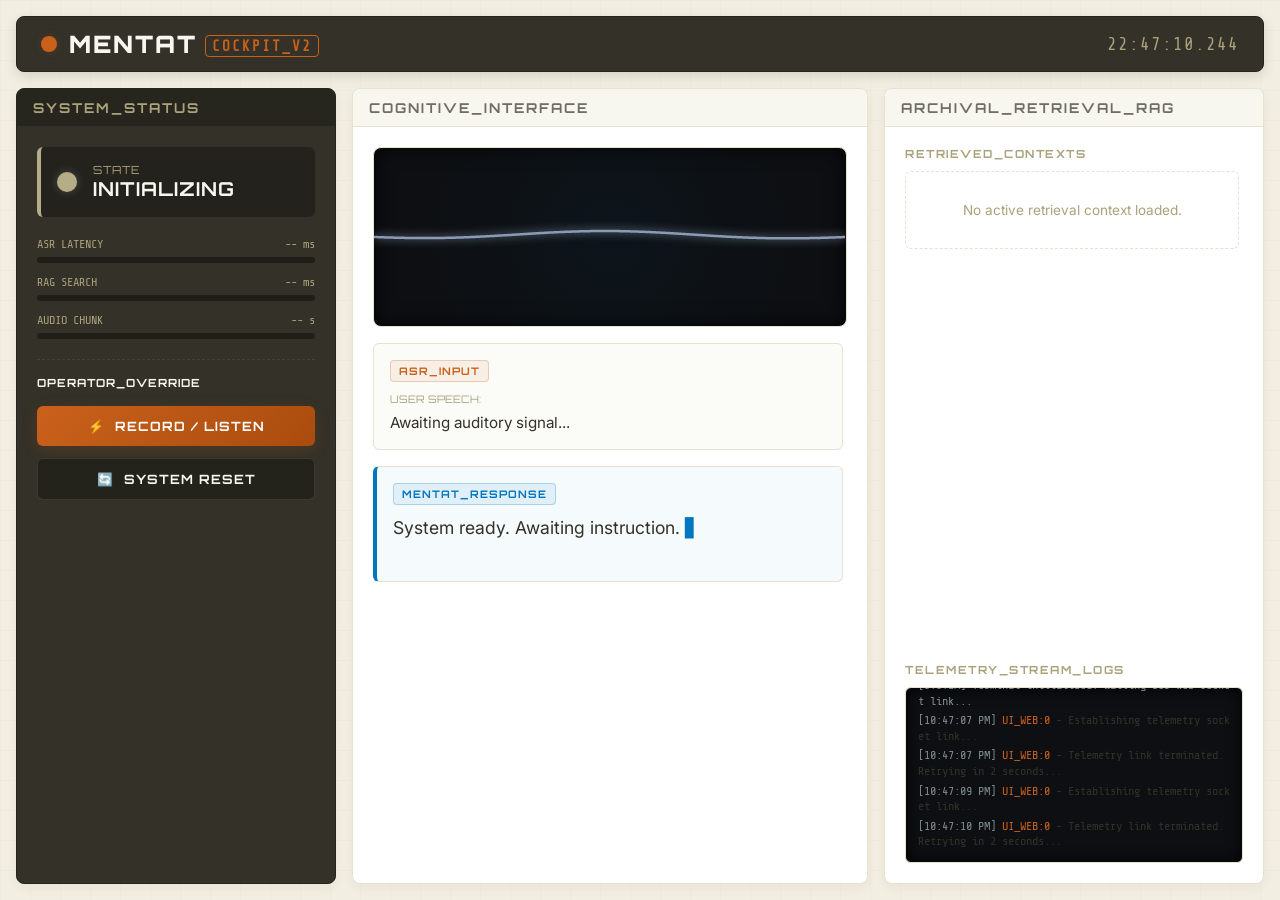
==== src/glados/web/index.html @ f022f561 "Develop UI for model" ====
<!DOCTYPE html>
<html lang="en">
<head>
    <meta charset="UTF-8">
    <meta name="viewport" content="width=device-width, initial-scale=1.0">
    <title>Mentat Cockpit - Voice Assistant Dashboard</title>
    <link rel="preconnect" href="https://fonts.googleapis.com">
    <link rel="preconnect" href="https://fonts.gstatic.com" crossorigin>
    <link href="https://fonts.googleapis.com/css2?family=Orbitron:wght@400;700;900&family=Share+Tech+Mono&family=Inter:wght@300;400;600;700&display=swap" rel="stylesheet">
    <link rel="stylesheet" href="index.css">
</head>
<body class="industrial-dark">
    <div class="cockpit-container">
        
        <!-- HEADER ZONE -->
        <header class="cockpit-header">
            <div class="header-logo">
                <div class="logo-orb"></div>
                <h1>MENTAT<span>COCKPIT_V2</span></h1>
            </div>
            <div class="system-time" id="system-time">00:00:00.000</div>
        </header>

        <main class="cockpit-grid">
            
            <!-- LEFT PANEL: CONTROLS & TELEMETRY -->
            <section class="panel panel-left" aria-label="Controls and System Telemetry">
                <div class="panel-header">
                    <h2>SYSTEM_STATUS</h2>
                </div>
                <div class="panel-body">
                    <!-- Status Badge -->
                    <div class="status-display">
                        <div class="status-indicator" id="status-indicator"></div>
                        <div class="status-label">
                            <span class="label-title">STATE</span>
                            <span class="label-value" id="status-text">INITIALIZING</span>
                        </div>
                    </div>

                    <!-- Telemetry Meters -->
                    <div class="telemetry-meters">
                        <div class="meter-group">
                            <div class="meter-header">
                                <span>ASR LATENCY</span>
                                <span id="telemetry-asr-val">-- ms</span>
                            </div>
                            <div class="meter-bar-bg">
                                <div class="meter-bar" id="telemetry-asr-bar" style="width: 0%;"></div>
                            </div>
                        </div>
                        <div class="meter-group">
                            <div class="meter-header">
                                <span>RAG SEARCH</span>
                                <span id="telemetry-rag-val">-- ms</span>
                            </div>
                            <div class="meter-bar-bg">
                                <div class="meter-bar" id="telemetry-rag-bar" style="width: 0%;"></div>
                            </div>
                        </div>
                        <div class="meter-group">
                            <div class="meter-header">
                                <span>AUDIO CHUNK</span>
                                <span id="telemetry-audio-val">-- s</span>
                            </div>
                            <div class="meter-bar-bg">
                                <div class="meter-bar" id="telemetry-audio-bar" style="width: 0%;"></div>
                            </div>
                        </div>
                    </div>

                    <!-- Controls Group -->
                    <div class="control-actions">
                        <h3>OPERATOR_OVERRIDE</h3>
                        <button class="btn btn-primary" id="btn-trigger" title="Force ASR loop listening">
                            <span class="btn-icon">⚡</span> RECORD / LISTEN
                        </button>
                        <button class="btn btn-secondary" id="btn-reset" title="Reset all audio buffers and queues">
                            <span class="btn-icon">🔄</span> SYSTEM RESET
                        </button>
                    </div>
                </div>
            </section>

            <!-- CENTER PANEL: OSCILLOSCOPE & TRANSCRIPTS -->
            <section class="panel panel-center" aria-label="Audio Waveform and Conversational Stream">
                <div class="panel-header">
                    <h2>COGNITIVE_INTERFACE</h2>
                </div>
                <div class="panel-body central-body">
                    <!-- Oscilloscope Viewport -->
                    <div class="oscilloscope-container">
                        <canvas id="oscilloscope" width="600" height="150"></canvas>
                        <div class="glow-layer"></div>
                    </div>

                    <!-- Transcriptions Section -->
                    <div class="conversational-zone">
                        <div class="speech-box">
                            <div class="speech-header">
                                <span class="badge badge-amber">ASR_INPUT</span>
                            </div>
                            <div class="transcript-sub">
                                <div class="sub-title">USER SPEECH:</div>
                                <div class="sub-text" id="raw-transcript">Awaiting auditory signal...</div>
                            </div>
                        </div>

                        <!-- Typewriter assistant response -->
                        <div class="speech-box assistant-box">
                            <div class="speech-header">
                                <span class="badge badge-cobalt">MENTAT_RESPONSE</span>
                            </div>
                            <div class="assistant-response-text" id="assistant-text">
                                System ready. Awaiting instruction.
                            </div>
                        </div>
                    </div>
                </div>
            </section>

            <!-- RIGHT PANEL: RAG CONTEXTS & CONSOLE -->
            <section class="panel panel-right" aria-label="RAG Context and Console Logs">
                <div class="panel-header">
                    <h2>ARCHIVAL_RETRIEVAL_RAG</h2>
                </div>
                <div class="panel-body split-right">
                    <!-- RAG Context Cards List -->
                    <div class="rag-container">
                        <div class="section-title">RETRIEVED_CONTEXTS</div>
                        <div class="rag-list" id="rag-list">
                            <div class="no-rag-data">No active retrieval context loaded.</div>
                        </div>
                    </div>

                    <!-- Live Terminal Output -->
                    <div class="terminal-container">
                        <div class="section-title">TELEMETRY_STREAM_LOGS</div>
                        <div class="terminal-body" id="terminal-body">
                            <div class="log-line system-line">[SYSTEM] Terminal initialized. Waiting for web socket link...</div>
                        </div>
                    </div>
                </div>
            </section>

        </main>
    </div>
    <script src="index.js"></script>
</body>
</html>
---- src/glados/web/index.css ----
/* CSS Variables for Dune Sand Theme (inspired by Brackets Dune) */
:root {
    --bg-darker: #f2eee1;          /* Sand parchment background */
    --bg-dark: #f7f6ef;            /* Lighter sand active background */
    --bg-panel: #ffffff;           /* Clean cream white workspace panels */
    --bg-panel-dark: #333128;      /* Dark charcoal panel for left sidebar */
    --border-color: #e5e2ce;       /* Soft beige borders */
    --border-focus: #ca611b;       /* Accent Spice Orange (Amber) */
    
    /* Colors matching Dune Spice Melange (Amber) and Eyes of Ibad (Cobalt) */
    --accent-amber: #ca611b;
    --accent-amber-glow: rgba(202, 97, 27, 0.2);
    --accent-cobalt: #0076be;
    --accent-cobalt-glow: rgba(0, 118, 190, 0.2);
    
    /* UI Status Colors */
    --status-idle: #b4ad87;        /* Sandy dust */
    --status-listening: #0076be;   /* Cobalt blue */
    --status-thinking: #ca611b;    /* Spice orange */
    --status-speaking: #2d8a2d;    /* Deep green */

    /* Text Colors */
    --text-primary: #333128;       /* Charcoal main text */
    --text-muted: #aaa27b;         /* Sandy gold text */
    --text-light: #f7f6ef;         /* Light cream text for dark backgrounds */
    --text-cyan: #0076be;
    --text-amber: #ca611b;

    /* Fonts */
    --font-display: 'Orbitron', sans-serif;
    --font-mono: 'Share Tech Mono', monospace;
    --font-sans: 'Inter', sans-serif;
}

* {
    box-sizing: border-box;
    margin: 0;
    padding: 0;
}

body {
    background-color: var(--bg-darker);
    color: var(--text-primary);
    font-family: var(--font-sans);
    overflow: hidden;
    height: 100vh;
    width: 100vw;
    display: flex;
    flex-direction: column;
}

/* Background grid overlay */
body::before {
    content: '';
    position: absolute;
    top: 0;
    left: 0;
    width: 100%;
    height: 100%;
    background-image: 
        linear-gradient(rgba(202, 97, 27, 0.03) 1px, transparent 1px),
        linear-gradient(90deg, rgba(202, 97, 27, 0.03) 1px, transparent 1px);
    background-size: 30px 30px;
    z-index: 0;
    pointer-events: none;
}

.cockpit-container {
    display: flex;
    flex-direction: column;
    height: 100%;
    width: 100%;
    z-index: 1;
    position: relative;
    padding: 16px;
    gap: 16px;
}

/* HEADER ZONE: Dark charcoal header bar */
.cockpit-header {
    display: flex;
    justify-content: space-between;
    align-items: center;
    padding: 12px 24px;
    background: var(--bg-panel-dark);
    border: 1px solid #25241e;
    border-radius: 8px;
    box-shadow: 0 4px 12px rgba(51, 49, 40, 0.15);
}

.header-logo {
    display: flex;
    align-items: center;
    gap: 12px;
}

.logo-orb {
    width: 16px;
    height: 16px;
    border-radius: 50%;
    background: var(--accent-amber);
    box-shadow: 0 0 10px var(--accent-amber-glow);
    animation: pulse 2s infinite ease-in-out;
}

.header-logo h1 {
    font-family: var(--font-display);
    font-size: 1.5rem;
    font-weight: 900;
    letter-spacing: 2px;
    color: var(--text-light);
}

.header-logo h1 span {
    color: var(--accent-amber);
    font-size: 0.9rem;
    margin-left: 8px;
    vertical-align: middle;
    border: 1px solid var(--accent-amber);
    padding: 2px 6px;
    border-radius: 4px;
    font-family: var(--font-mono);
}

.system-time {
    font-family: var(--font-mono);
    color: var(--text-muted);
    font-size: 1.1rem;
    letter-spacing: 1px;
}

/* COCKPIT GRID LAYOUT */
.cockpit-grid {
    display: grid;
    grid-template-columns: 320px 1fr 380px;
    flex: 1;
    gap: 16px;
    min-height: 0;
}

/* PANELS ARCHITECTURE: Light parchment panels */
.panel {
    background: var(--bg-panel);
    border: 1px solid var(--border-color);
    border-radius: 8px;
    display: flex;
    flex-direction: column;
    box-shadow: 0 4px 12px rgba(51, 49, 40, 0.05);
    overflow: hidden;
    transition: border-color 0.3s ease;
}

.panel:hover {
    border-color: rgba(202, 97, 27, 0.25);
}

.panel-header {
    padding: 10px 16px;
    border-bottom: 1px solid var(--border-color);
    background: var(--bg-dark);
}

.panel-header h2 {
    font-family: var(--font-display);
    font-size: 0.85rem;
    letter-spacing: 2px;
    color: #6f6d64;
    font-weight: 700;
}

.panel-body {
    padding: 20px;
    display: flex;
    flex-direction: column;
    flex: 1;
    min-height: 0;
    gap: 20px;
}

/* LEFT SIDEBAR SPECIFICS: Dark charcoal container matching Brackets working-files */
.panel-left {
    background: var(--bg-panel-dark);
    border-color: #25241e;
    color: var(--text-light);
}

.panel-left:hover {
    border-color: #1a1915;
}

.panel-left .panel-header {
    background: rgba(0, 0, 0, 0.25);
    border-bottom: 1px solid rgba(255, 255, 255, 0.05);
}

.panel-left .panel-header h2 {
    color: var(--text-muted);
}

.panel-left .status-display {
    background: rgba(0, 0, 0, 0.3);
    border-left: 4px solid var(--status-idle);
}

.panel-left .status-label .label-title {
    color: var(--text-muted);
}

.panel-left .status-label .label-value {
    color: var(--text-light);
}

.panel-left .meter-header {
    color: var(--text-muted);
}

.panel-left .meter-bar-bg {
    background: rgba(0, 0, 0, 0.4);
}

.status-display {
    display: flex;
    align-items: center;
    gap: 16px;
    padding: 16px;
    border-radius: 6px;
    transition: all 0.3s ease;
}

.status-indicator {
    width: 20px;
    height: 20px;
    border-radius: 50%;
    background: var(--status-idle);
    box-shadow: 0 0 10px rgba(255, 255, 255, 0.2);
    transition: all 0.3s ease;
}

.status-label {
    display: flex;
    flex-direction: column;
}

.label-title {
    font-size: 0.7rem;
    letter-spacing: 1px;
    font-family: var(--font-display);
}

.label-value {
    font-family: var(--font-display);
    font-size: 1.2rem;
    font-weight: 700;
    letter-spacing: 1px;
}

/* TELEMETRY BAR METERS */
.telemetry-meters {
    display: flex;
    flex-direction: column;
    gap: 12px;
}

.meter-group {
    display: flex;
    flex-direction: column;
    gap: 6px;
}

.meter-header {
    display: flex;
    justify-content: space-between;
    font-family: var(--font-mono);
    font-size: 0.75rem;
}

.meter-bar-bg {
    height: 6px;
    border-radius: 3px;
    overflow: hidden;
}

.meter-bar {
    height: 100%;
    background: var(--accent-amber);
    box-shadow: 0 0 8px var(--accent-amber-glow);
    border-radius: 3px;
    transition: width 0.4s cubic-bezier(0.1, 0.8, 0.3, 1);
}

.meter-group:nth-child(2) .meter-bar {
    background: var(--accent-cobalt);
    box-shadow: 0 0 8px var(--accent-cobalt-glow);
}

/* BUTTONS AND OVERRIDES */
.control-actions {
    display: flex;
    flex-direction: column;
    gap: 12px;
    border-top: 1px dashed rgba(255, 255, 255, 0.08);
    padding-top: 16px;
}

.control-actions h3 {
    font-family: var(--font-display);
    font-size: 0.7rem;
    letter-spacing: 1px;
    margin-bottom: 4px;
}

.btn {
    border: none;
    border-radius: 6px;
    padding: 12px 16px;
    color: #fff;
    font-family: var(--font-display);
    font-size: 0.8rem;
    font-weight: 700;
    letter-spacing: 1px;
    cursor: pointer;
    display: flex;
    align-items: center;
    justify-content: center;
    gap: 10px;
    transition: all 0.2s ease;
}

.btn-primary {
    background: linear-gradient(135deg, var(--accent-amber) 0%, #aa4c0e 100%);
    box-shadow: 0 4px 15px rgba(202, 97, 27, 0.2);
}

.btn-primary:hover {
    transform: translateY(-1px);
    box-shadow: 0 6px 20px rgba(202, 97, 27, 0.4);
    filter: brightness(1.1);
}

.btn-secondary {
    background: rgba(0, 0, 0, 0.3);
    border: 1px solid rgba(255, 255, 255, 0.1);
    color: var(--text-light);
}

.btn-secondary:hover {
    border-color: var(--accent-amber);
    background: rgba(255, 255, 255, 0.05);
}



/* CENTER PANEL: COGNITIVE INTERFACE */
.central-body {
    display: flex;
    flex-direction: column;
    gap: 16px;
}

.oscilloscope-container {
    position: relative;
    background: #0d0f12; /* Dark cathode display screen for maximum contrast */
    border: 1px solid var(--border-color);
    border-radius: 8px;
    height: 180px;
    display: flex;
    align-items: center;
    justify-content: center;
    overflow: hidden;
    box-shadow: inset 0 0 20px rgba(0, 0, 0, 0.8);
}

.oscilloscope-container canvas {
    width: 100%;
    height: 100%;
    z-index: 2;
}

.glow-layer {
    position: absolute;
    top: 0;
    left: 0;
    width: 100%;
    height: 100%;
    background: radial-gradient(circle, rgba(0, 118, 190, 0.05) 0%, transparent 80%);
    pointer-events: none;
    z-index: 1;
}

/* SPEECH & CONVERSATIONAL ZONE */
.conversational-zone {
    flex: 1;
    display: flex;
    flex-direction: column;
    gap: 16px;
    min-height: 0;
    overflow-y: auto;
    padding-right: 4px;
}

.conversational-zone::-webkit-scrollbar {
    width: 6px;
}

.conversational-zone::-webkit-scrollbar-thumb {
    background: var(--border-color);
    border-radius: 3px;
}

.speech-box {
    background: #fbfbf7;
    border: 1px solid var(--border-color);
    border-radius: 6px;
    padding: 16px;
    display: flex;
    flex-direction: column;
    gap: 10px;
}

.speech-header {
    display: flex;
    justify-content: space-between;
}

.badge {
    font-family: var(--font-display);
    font-size: 0.65rem;
    font-weight: 700;
    padding: 3px 8px;
    border-radius: 4px;
    letter-spacing: 1px;
}

.badge-amber {
    background: rgba(202, 97, 27, 0.08);
    color: var(--accent-amber);
    border: 1px solid rgba(202, 97, 27, 0.25);
}

.badge-cobalt {
    background: rgba(0, 118, 190, 0.08);
    color: var(--accent-cobalt);
    border: 1px solid rgba(0, 118, 190, 0.25);
}

.speech-content-split {
    display: grid;
    grid-template-columns: 1fr 1fr;
    gap: 16px;
}

.transcript-sub {
    display: flex;
    flex-direction: column;
    gap: 6px;
}

.sub-title {
    font-family: var(--font-display);
    font-size: 0.65rem;
    color: var(--text-muted);
}

.sub-text {
    font-size: 0.95rem;
    line-height: 1.4;
    color: var(--text-primary);
}

.highlight-amber .sub-text {
    color: var(--accent-amber);
    font-weight: 600;
}

/* Typographical highlight for corrected words */
.corrected-word {
    color: var(--accent-amber);
    text-decoration: underline dotted var(--accent-amber);
    font-weight: 700;
}

.assistant-box {
    border-left: 4px solid var(--accent-cobalt);
    background: rgba(0, 118, 190, 0.04);
}

.assistant-response-text {
    font-size: 1.1rem;
    line-height: 1.5;
    color: var(--text-primary);
    min-height: 50px;
}

/* Typewriter animation Cursor */
.assistant-response-text::after {
    content: '▋';
    color: var(--accent-cobalt);
    animation: blink 0.8s infinite;
}

/* RIGHT PANEL: RAG & TERMINAL LOGS */
.split-right {
    display: flex;
    flex-direction: column;
    gap: 16px;
}

.rag-container {
    flex: 1;
    display: flex;
    flex-direction: column;
    min-height: 0;
}

.section-title {
    font-family: var(--font-display);
    font-size: 0.7rem;
    color: var(--text-muted);
    letter-spacing: 1.5px;
    margin-bottom: 10px;
    font-weight: 700;
}

.rag-list {
    display: flex;
    flex-direction: column;
    gap: 10px;
    overflow-y: auto;
    flex: 1;
    padding-right: 4px;
}

.rag-list::-webkit-scrollbar {
    width: 6px;
}

.rag-list::-webkit-scrollbar-thumb {
    background: var(--border-color);
    border-radius: 3px;
}

.no-rag-data {
    color: var(--text-muted);
    font-size: 0.85rem;
    text-align: center;
    padding: 30px 10px;
    border: 1px dashed var(--border-color);
    border-radius: 6px;
}

.rag-card {
    background: #fbfbf7;
    border: 1px solid var(--border-color);
    border-radius: 6px;
    padding: 12px;
    display: flex;
    flex-direction: column;
    gap: 6px;
    transition: border-color 0.2s ease;
}

.rag-card:hover {
    border-color: rgba(202, 97, 27, 0.35);
}

.rag-card-header {
    display: flex;
    justify-content: space-between;
    align-items: center;
    font-family: var(--font-mono);
    font-size: 0.7rem;
}

.rag-source {
    color: var(--accent-cobalt);
    font-weight: bold;
    overflow: hidden;
    text-overflow: ellipsis;
    white-space: nowrap;
    max-width: 70%;
}

.rag-score {
    color: var(--accent-amber);
    background: rgba(202, 97, 27, 0.08);
    padding: 1px 5px;
    border-radius: 3px;
}

.rag-snippet {
    font-size: 0.8rem;
    color: var(--text-primary);
    line-height: 1.4;
}

/* LOGS TERMINAL: CRT Style Screen in a light border frame */
.terminal-container {
    height: 200px;
    display: flex;
    flex-direction: column;
    min-height: 0;
}

.terminal-body {
    flex: 1;
    background: #0d0f12;
    border: 1px solid var(--border-color);
    border-radius: 6px;
    padding: 12px;
    overflow-y: auto;
    font-family: var(--font-mono);
    font-size: 0.75rem;
    display: flex;
    flex-direction: column;
    gap: 4px;
    box-shadow: inset 0 0 15px rgba(0,0,0,0.9);
}

.terminal-body::-webkit-scrollbar {
    width: 6px;
}

.terminal-body::-webkit-scrollbar-thumb {
    background: rgba(255, 255, 255, 0.1);
    border-radius: 3px;
}

.log-line {
    line-height: 1.3;
    white-space: pre-wrap;
    word-break: break-all;
}

/* Logging Level Colors */
.log-line.level-success { color: var(--status-speaking); }
.log-line.level-info { color: var(--accent-cobalt); }
.log-line.level-debug { color: #8fa0b5; }
.log-line.level-warning { color: #ff9f43; }
.log-line.level-error { color: #ff3838; }
.log-line.system-line { color: #7f8c8d; }

/* STATE STYLING MODIFIERS */
.state-idle .status-display { border-left-color: var(--status-idle); }
.state-idle .status-indicator { background: var(--status-idle); box-shadow: 0 0 10px rgba(255,255,255,0.2); }
.state-idle .glow-layer { background: radial-gradient(circle, rgba(255,255,255,0.01) 0%, transparent 80%); }

.state-listening .status-display { border-left-color: var(--status-listening); }
.state-listening .status-indicator { background: var(--status-listening); box-shadow: 0 0 12px var(--status-listening); }
.state-listening .glow-layer { background: radial-gradient(circle, rgba(0, 118, 190, 0.06) 0%, transparent 80%); }

.state-thinking .status-display { border-left-color: var(--status-thinking); }
.state-thinking .status-indicator { background: var(--status-thinking); box-shadow: 0 0 12px var(--status-thinking); }
.state-thinking .glow-layer { background: radial-gradient(circle, rgba(202, 97, 27, 0.08) 0%, transparent 80%); }

.state-speaking .status-display { border-left-color: var(--status-speaking); }
.state-speaking .status-indicator { background: var(--status-speaking); box-shadow: 0 0 12px var(--status-speaking); }
.state-speaking .glow-layer { background: radial-gradient(circle, rgba(45, 138, 45, 0.06) 0%, transparent 80%); }


/* KEYFRAME ANIMATIONS */
@keyframes pulse {
    0% { transform: scale(0.95); box-shadow: 0 0 5px var(--accent-amber-glow); }
    50% { transform: scale(1.05); box-shadow: 0 0 15px var(--accent-amber); }
    100% { transform: scale(0.95); box-shadow: 0 0 5px var(--accent-amber-glow); }
}

@keyframes blink {
    0%, 100% { opacity: 1; }
    50% { opacity: 0; }
}

@keyframes pulse-listening {
    0% { transform: scale(1); box-shadow: 0 0 10px rgba(0, 118, 190, 0.3); }
    50% { transform: scale(1.1); box-shadow: 0 0 20px rgba(0, 118, 190, 0.6); }
    100% { transform: scale(1); box-shadow: 0 0 10px rgba(0, 118, 190, 0.3); }
}

/* RESPONSIVE DESIGN - LAPTOP/DESKTOP */
@media (max-width: 1200px) {
    .cockpit-grid {
        grid-template-columns: 280px 1fr;
    }
    .panel-right {
        grid-column: span 2;
        height: 300px;
    }
    .split-right {
        flex-direction: row;
    }
    .rag-container, .terminal-container {
        flex: 1;
        height: 100%;
    }
}
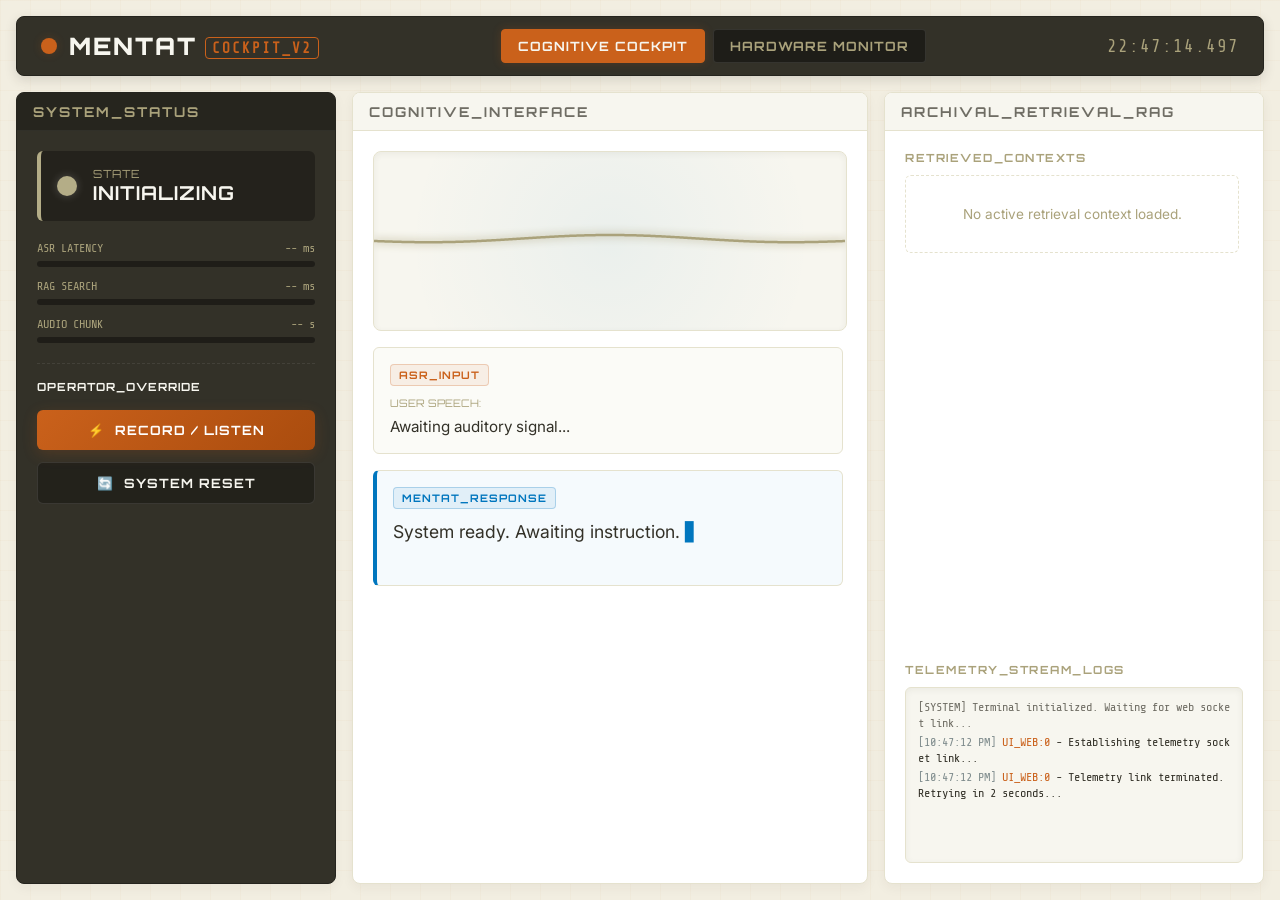
==== commit 6d147b3b: "Add Hardware Monitor to tab Shift" ====
--- a/src/glados/web/index.html
+++ b/src/glados/web/index.html
@@ -18,10 +18,16 @@
                 <div class="logo-orb"></div>
                 <h1>MENTAT<span>COCKPIT_V2</span></h1>
             </div>
+            <nav class="cockpit-tabs">
+                <button class="tab-btn active" id="tab-btn-conversational" onclick="switchTab('conversational')">COGNITIVE COCKPIT</button>
+                <button class="tab-btn" id="tab-btn-hardware" onclick="switchTab('hardware')">HARDWARE MONITOR</button>
+            </nav>
             <div class="system-time" id="system-time">00:00:00.000</div>
         </header>
 
-        <main class="cockpit-grid">
+        <!-- TAB CONTENT: CONVERSATIONAL -->
+        <div id="tab-conversational" class="tab-content active">
+            <main class="cockpit-grid">
             
             <!-- LEFT PANEL: CONTROLS & TELEMETRY -->
             <section class="panel panel-left" aria-label="Controls and System Telemetry">
@@ -144,6 +150,147 @@
             </section>
 
         </main>
+        </div>
+
+        <!-- TAB CONTENT: HARDWARE MONITOR -->
+        <div id="tab-hardware" class="tab-content">
+            <main class="hardware-grid">
+                <!-- Row 1: Hardware Metrics Cards (CPU, Memory, Thermals) -->
+                <section class="panel panel-metrics" aria-label="Device Hardware Metrics">
+                    <div class="panel-header">
+                        <h2>HARDWARE_METRICS</h2>
+                    </div>
+                    <div class="panel-body metrics-panel-body">
+                        <!-- CPU Gauge Widget -->
+                        <div class="metric-card">
+                            <div class="metric-title">CPU / NPU LOAD</div>
+                            <div class="gauge-container">
+                                <svg class="gauge-svg" viewBox="0 0 100 100">
+                                    <circle class="gauge-bg" cx="50" cy="50" r="40" />
+                                    <circle class="gauge-fill" id="cpu-gauge" cx="50" cy="50" r="40" stroke-dasharray="251.2" stroke-dashoffset="251.2" />
+                                </svg>
+                                <div class="gauge-value" id="cpu-value">0%</div>
+                            </div>
+                            <div class="metric-subtitle" id="cpu-state-label">IDLE STATE</div>
+                        </div>
+
+                        <!-- RAM Footprint Widget -->
+                        <div class="metric-card">
+                            <div class="metric-title">RAM ALLOCATION</div>
+                            <div class="gauge-container">
+                                <svg class="gauge-svg" viewBox="0 0 100 100">
+                                    <circle class="gauge-bg" cx="50" cy="50" r="40" />
+                                    <circle class="gauge-fill" id="ram-gauge" cx="50" cy="50" r="40" stroke-dasharray="251.2" stroke-dashoffset="251.2" />
+                                </svg>
+                                <div class="gauge-value" id="ram-value">0%</div>
+                            </div>
+                            <div class="ram-breakdown">
+                                <div class="ram-item"><span>ASR Model</span> <span id="ram-asr">0 MB</span></div>
+                                <div class="ram-item"><span>Vector DB</span> <span id="ram-rag">0 MB</span></div>
+                                <div class="ram-item"><span>Other / Engine</span> <span id="ram-other">0 MB</span></div>
+                            </div>
+                        </div>
+
+                        <!-- Thermal Monitor Widget -->
+                        <div class="metric-card" id="thermal-card">
+                            <div class="metric-title">THERMAL MONITOR</div>
+                            <div class="gauge-container">
+                                <svg class="gauge-svg" viewBox="0 0 100 100">
+                                    <circle class="gauge-bg" cx="50" cy="50" r="40" />
+                                    <circle class="gauge-fill" id="temp-gauge" cx="50" cy="50" r="40" stroke-dasharray="251.2" stroke-dashoffset="251.2" />
+                                </svg>
+                                <div class="gauge-value" id="temp-value">42°C</div>
+                            </div>
+                            <div class="metric-subtitle" id="temp-status">NORMAL TEMPERATURE</div>
+                        </div>
+                    </div>
+                </section>
+
+                <!-- Row 2: Pipeline Latency Profiler (Waterfall Chart) -->
+                <section class="panel panel-waterfall" aria-label="Pipeline Latency Waterfall Chart">
+                    <div class="panel-header">
+                        <h2>PIPELINE_LATENCY_PROFILER (WATERFALL)</h2>
+                    </div>
+                    <div class="panel-body">
+                        <div class="waterfall-container">
+                            <div class="waterfall-chart">
+                                <!-- VAD segment -->
+                                <div class="waterfall-segment segment-vad" id="segment-vad" style="width: 0%;">
+                                    <div class="segment-label">VAD</div>
+                                    <div class="segment-duration" id="dur-vad">0 ms</div>
+                                </div>
+                                <!-- ASR segment -->
+                                <div class="waterfall-segment segment-asr" id="segment-asr" style="width: 0%;">
+                                    <div class="segment-label">ASR</div>
+                                    <div class="segment-duration" id="dur-asr">0 ms</div>
+                                </div>
+                                <!-- RAG segment -->
+                                <div class="waterfall-segment segment-rag" id="segment-rag" style="width: 0%;">
+                                    <div class="segment-label">RAG</div>
+                                    <div class="segment-duration" id="dur-rag">0 ms</div>
+                                </div>
+                                <!-- LLM segment -->
+                                <div class="waterfall-segment segment-llm" id="segment-llm" style="width: 0%;">
+                                    <div class="segment-label">LLM (API)</div>
+                                    <div class="segment-duration" id="dur-llm">0 ms</div>
+                                </div>
+                                <!-- TTS segment -->
+                                <div class="waterfall-segment segment-tts" id="segment-tts" style="width: 0%;">
+                                    <div class="segment-label">TTS</div>
+                                    <div class="segment-duration" id="dur-tts">0 ms</div>
+                                </div>
+                            </div>
+                            <!-- X axis / grid legend -->
+                            <div class="waterfall-legend">
+                                <div class="legend-indicator">Total turn latency: <span id="dur-total">0 ms</span></div>
+                            </div>
+                        </div>
+
+                        <!-- Mini breakdown table -->
+                        <div class="latency-legend-table">
+                            <div class="legend-row"><span class="color-dot segment-vad-dot"></span> VAD Activation: <span id="tbl-vad">0 ms</span></div>
+                            <div class="legend-row"><span class="color-dot segment-asr-dot"></span> ASR (Zipformer/Parakeet): <span id="tbl-asr">0 ms</span></div>
+                            <div class="legend-row"><span class="color-dot segment-rag-dot"></span> RAG Matrix Multiplication (NumPy Cosine Sim): <span id="tbl-rag">0 ms</span></div>
+                            <div class="legend-row"><span class="color-dot segment-llm-dot"></span> LLM Network API Roundtrip: <span id="tbl-llm">0 ms</span></div>
+                            <div class="legend-row"><span class="color-dot segment-tts-dot"></span> TTS Audio Generation (Kokoro): <span id="tbl-tts">0 ms</span></div>
+                        </div>
+                    </div>
+                </section>
+
+                <!-- Row 3: Diagnostics Details -->
+                <section class="panel panel-diagnostics" aria-label="Network and Disk Diagnostics">
+                    <div class="panel-header">
+                        <h2>DIAGNOSTICS & PAYLOAD EFFICIENCY</h2>
+                    </div>
+                    <div class="panel-body diagnostics-panel-body">
+                        <!-- API Payload card -->
+                        <div class="diag-card">
+                            <div class="diag-title">API PAYLOAD SIZE</div>
+                            <div class="diag-value" id="diag-payload-size">0.00 KB</div>
+                            <div class="diag-meta">Total serialized text payload (Prompt + Response)</div>
+                        </div>
+                        <!-- Estimated Prompt Tokens card -->
+                        <div class="diag-card">
+                            <div class="diag-title">PROMPT CHARACTERS</div>
+                            <div class="diag-value" id="diag-prompt-tokens">0</div>
+                            <div class="diag-meta">Input size injected into LLM context</div>
+                        </div>
+                        <!-- Response Tokens card -->
+                        <div class="diag-card">
+                            <div class="diag-title">RESPONSE CHARACTERS</div>
+                            <div class="diag-value" id="diag-response-tokens">0</div>
+                            <div class="diag-meta">Output characters synthesized by TTS</div>
+                        </div>
+                        <!-- Vector DB Info card -->
+                        <div class="diag-card">
+                            <div class="diag-title">LOCAL KNOWLEDGE DATASTORE</div>
+                            <div class="diag-value">vectors.npz</div>
+                            <div class="diag-meta">NumPy memory map loaded. Memory usage: ~10 MB</div>
+                        </div>
+                    </div>
+                </section>
+            </main>
+        </div>
     </div>
     <script src="index.js"></script>
 </body>
--- a/src/glados/web/index.css
+++ b/src/glados/web/index.css
@@ -359,7 +359,7 @@
 
 .oscilloscope-container {
     position: relative;
-    background: #0d0f12; /* Dark cathode display screen for maximum contrast */
+    background: var(--bg-dark); /* Blends with the Sand panel workspace */
     border: 1px solid var(--border-color);
     border-radius: 8px;
     height: 180px;
@@ -367,7 +367,7 @@
     align-items: center;
     justify-content: center;
     overflow: hidden;
-    box-shadow: inset 0 0 20px rgba(0, 0, 0, 0.8);
+    box-shadow: inset 0 2px 6px rgba(51, 49, 40, 0.06);
 }
 
 .oscilloscope-container canvas {
@@ -603,7 +603,7 @@
 
 .terminal-body {
     flex: 1;
-    background: #0d0f12;
+    background: var(--bg-dark); /* Blends with the Sand panel workspace */
     border: 1px solid var(--border-color);
     border-radius: 6px;
     padding: 12px;
@@ -613,7 +613,7 @@
     display: flex;
     flex-direction: column;
     gap: 4px;
-    box-shadow: inset 0 0 15px rgba(0,0,0,0.9);
+    box-shadow: inset 0 2px 6px rgba(51, 49, 40, 0.06);
 }
 
 .terminal-body::-webkit-scrollbar {
@@ -621,7 +621,7 @@
 }
 
 .terminal-body::-webkit-scrollbar-thumb {
-    background: rgba(255, 255, 255, 0.1);
+    background: var(--border-color);
     border-radius: 3px;
 }
 
@@ -629,15 +629,16 @@
     line-height: 1.3;
     white-space: pre-wrap;
     word-break: break-all;
-}
-
-/* Logging Level Colors */
-.log-line.level-success { color: var(--status-speaking); }
+    color: var(--text-primary);
+}
+
+/* Logging Level Colors adapted for light parchment backgrounds */
+.log-line.level-success { color: var(--status-speaking); font-weight: 600; }
 .log-line.level-info { color: var(--accent-cobalt); }
-.log-line.level-debug { color: #8fa0b5; }
-.log-line.level-warning { color: #ff9f43; }
-.log-line.level-error { color: #ff3838; }
-.log-line.system-line { color: #7f8c8d; }
+.log-line.level-debug { color: #888060; } /* darker sandy gold */
+.log-line.level-warning { color: var(--accent-amber); font-weight: 600; }
+.log-line.level-error { color: #c0392b; font-weight: 600; }
+.log-line.system-line { color: #6f6d64; }
 
 /* STATE STYLING MODIFIERS */
 .state-idle .status-display { border-left-color: var(--status-idle); }
@@ -692,3 +693,328 @@
         height: 100%;
     }
 }
+
+/* Tab Navigation Styles */
+.cockpit-tabs {
+    display: flex;
+    gap: 8px;
+}
+
+.tab-btn {
+    background: rgba(0, 0, 0, 0.4);
+    border: 1px solid rgba(255, 255, 255, 0.1);
+    color: var(--text-muted);
+    font-family: var(--font-display);
+    font-size: 0.8rem;
+    font-weight: 700;
+    letter-spacing: 1px;
+    padding: 8px 16px;
+    border-radius: 4px;
+    cursor: pointer;
+    transition: all 0.2s ease;
+}
+
+.tab-btn:hover {
+    color: var(--text-light);
+    border-color: rgba(255, 255, 255, 0.2);
+    background: rgba(255, 255, 255, 0.05);
+}
+
+.tab-btn.active {
+    background: var(--accent-amber);
+    color: var(--text-light);
+    border-color: var(--accent-amber);
+    box-shadow: 0 0 10px var(--accent-amber-glow);
+}
+
+.tab-content {
+    display: none;
+    flex: 1;
+    min-height: 0;
+}
+
+.tab-content.active {
+    display: flex;
+}
+
+/* Hardware Monitor Grid */
+.hardware-grid {
+    display: grid;
+    grid-template-rows: auto 1fr auto;
+    flex: 1;
+    gap: 16px;
+    min-height: 0;
+}
+
+/* Row 1: Hardware Metrics Cards (CPU, Memory, Thermals) */
+.metrics-panel-body {
+    display: grid;
+    grid-template-columns: repeat(3, 1fr);
+    gap: 20px;
+    align-items: center;
+}
+
+.metric-card {
+    background: #fbfbf7;
+    border: 1px solid var(--border-color);
+    border-radius: 8px;
+    padding: 16px;
+    display: flex;
+    flex-direction: column;
+    align-items: center;
+    gap: 12px;
+    text-align: center;
+    transition: border-color 0.2s ease;
+}
+
+.metric-card:hover {
+    border-color: rgba(202, 97, 27, 0.25);
+}
+
+.metric-title {
+    font-family: var(--font-display);
+    font-size: 0.75rem;
+    font-weight: 700;
+    letter-spacing: 1px;
+    color: #6f6d64;
+}
+
+.gauge-container {
+    position: relative;
+    width: 110px;
+    height: 110px;
+}
+
+.gauge-svg {
+    width: 100%;
+    height: 100%;
+    transform: rotate(-90deg);
+}
+
+.gauge-bg {
+    fill: none;
+    stroke: var(--bg-darker);
+    stroke-width: 8;
+}
+
+.gauge-fill {
+    fill: none;
+    stroke: var(--accent-amber);
+    stroke-width: 8;
+    stroke-linecap: round;
+    transition: stroke-dashoffset 0.8s cubic-bezier(0.4, 0, 0.2, 1);
+}
+
+#ram-gauge {
+    stroke: var(--accent-cobalt);
+}
+
+#temp-gauge {
+    stroke: var(--accent-amber);
+    transition: stroke 0.5s ease, stroke-dashoffset 0.8s ease;
+}
+
+.gauge-value {
+    position: absolute;
+    top: 50%;
+    left: 50%;
+    transform: translate(-50%, -50%);
+    font-family: var(--font-mono);
+    font-size: 1.3rem;
+    font-weight: 700;
+    color: var(--text-primary);
+}
+
+.metric-subtitle {
+    font-family: var(--font-display);
+    font-size: 0.7rem;
+    font-weight: 700;
+    letter-spacing: 0.5px;
+    color: var(--text-muted);
+}
+
+.ram-breakdown {
+    width: 100%;
+    display: flex;
+    flex-direction: column;
+    gap: 4px;
+    text-align: left;
+    font-family: var(--font-mono);
+    font-size: 0.75rem;
+    border-top: 1px dashed var(--border-color);
+    padding-top: 8px;
+    color: var(--text-primary);
+}
+
+.ram-item {
+    display: flex;
+    align-items: center;
+    justify-content: space-between;
+}
+
+.color-dot {
+    display: inline-block;
+    width: 8px;
+    height: 8px;
+    border-radius: 50%;
+    margin-right: 4px;
+}
+
+.color-dot.asr-dot {
+    background-color: var(--accent-cobalt);
+}
+
+.color-dot.rag-dot {
+    background-color: var(--accent-amber);
+}
+
+.color-dot.other-dot {
+    background-color: #aaa27b;
+}
+
+/* Pipeline Latency Waterfall Chart */
+.waterfall-container {
+    background: var(--bg-dark);
+    border: 1px solid var(--border-color);
+    border-radius: 6px;
+    padding: 24px;
+    display: flex;
+    flex-direction: column;
+    gap: 12px;
+}
+
+.waterfall-chart {
+    display: flex;
+    height: 36px;
+    background: rgba(0, 0, 0, 0.05);
+    border-radius: 4px;
+    overflow: hidden;
+    position: relative;
+    border: 1px solid var(--border-color);
+}
+
+.waterfall-segment {
+    height: 100%;
+    position: relative;
+    display: flex;
+    flex-direction: column;
+    justify-content: center;
+    align-items: center;
+    color: #fff;
+    font-family: var(--font-mono);
+    font-weight: bold;
+    font-size: 0.7rem;
+    transition: width 0.8s cubic-bezier(0.4, 0, 0.2, 1);
+    overflow: hidden;
+    text-shadow: 0 1px 3px rgba(0,0,0,0.4);
+}
+
+.segment-vad {
+    background-color: #888060;
+}
+
+.segment-asr {
+    background-color: var(--accent-cobalt);
+}
+
+.segment-rag {
+    background-color: #27ae60;
+}
+
+.segment-llm {
+    background-color: var(--accent-amber);
+}
+
+.segment-tts {
+    background-color: #8e44ad;
+}
+
+.segment-label {
+    letter-spacing: 0.5px;
+    font-weight: 700;
+}
+
+.segment-duration {
+    font-size: 0.65rem;
+    opacity: 0.9;
+}
+
+.waterfall-legend {
+    display: flex;
+    justify-content: flex-end;
+    font-family: var(--font-mono);
+    font-size: 0.85rem;
+    color: var(--text-primary);
+    font-weight: 700;
+}
+
+.latency-legend-table {
+    display: grid;
+    grid-template-columns: repeat(2, 1fr);
+    gap: 10px;
+    margin-top: 10px;
+}
+
+.legend-row {
+    display: flex;
+    align-items: center;
+    font-family: var(--font-mono);
+    font-size: 0.75rem;
+    color: var(--text-primary);
+}
+
+.legend-row .color-dot {
+    margin-right: 8px;
+    width: 10px;
+    height: 10px;
+}
+
+.color-dot.segment-vad-dot { background-color: #888060; }
+.color-dot.segment-asr-dot { background-color: var(--accent-cobalt); }
+.color-dot.segment-rag-dot { background-color: #27ae60; }
+.color-dot.segment-llm-dot { background-color: var(--accent-amber); }
+.color-dot.segment-tts-dot { background-color: #8e44ad; }
+
+/* Diagnostics & Payload Panel */
+.diagnostics-panel-body {
+    display: grid;
+    grid-template-columns: repeat(4, 1fr);
+    gap: 16px;
+}
+
+.diag-card {
+    background: #fbfbf7;
+    border: 1px solid var(--border-color);
+    border-radius: 6px;
+    padding: 16px;
+    display: flex;
+    flex-direction: column;
+    gap: 8px;
+    transition: border-color 0.2s ease;
+}
+
+.diag-card:hover {
+    border-color: rgba(0, 118, 190, 0.25);
+}
+
+.diag-title {
+    font-family: var(--font-display);
+    font-size: 0.7rem;
+    font-weight: 700;
+    letter-spacing: 0.5px;
+    color: #6f6d64;
+}
+
+.diag-value {
+    font-family: var(--font-mono);
+    font-size: 1.4rem;
+    font-weight: 700;
+    color: var(--accent-cobalt);
+}
+
+.diag-meta {
+    font-size: 0.7rem;
+    color: var(--text-muted);
+    line-height: 1.3;
+}
+
